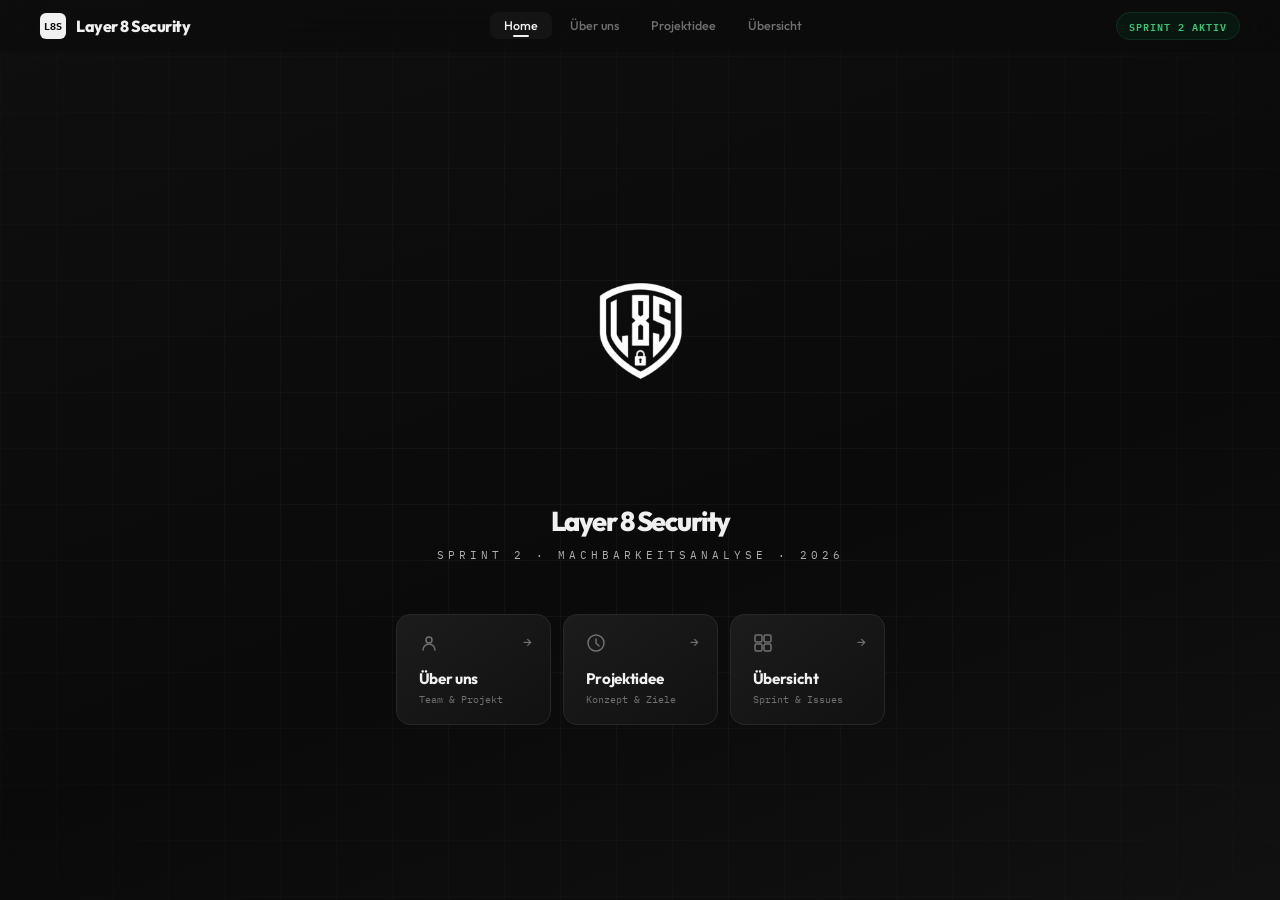
==== index.html @ 6d580fbf "Website-Dateien hinzufügen" ====
<!DOCTYPE html>
<html lang="de">
<head>
<meta charset="UTF-8">
<meta name="viewport" content="width=device-width, initial-scale=1.0">
<title>L8S — Layer 8 Security</title>
<link rel="stylesheet" href="shared.css">
<style>
  body { overflow: hidden; height: 100vh; }

  /* ─── SITE NAV override: transparent on hero ─── */
  .sitenav { background: rgba(10,10,10,.4); border-bottom-color: transparent; }

  /* ─── HERO ─── */
  .hero {
    height: 100vh;
    display: flex; flex-direction: column;
    align-items: center; justify-content: center;
    position: relative; overflow: hidden;
    background: linear-gradient(160deg, #0f0f0f 0%, #0a0a0a 60%, #111 100%);
  }
  .hero-grid {
    position: absolute; inset: 0; pointer-events: none;
    background-image:
      linear-gradient(rgba(255,255,255,.035) 1px, transparent 1px),
      linear-gradient(90deg, rgba(255,255,255,.035) 1px, transparent 1px);
    background-size: 56px 56px;
    mask-image: radial-gradient(ellipse 85% 85% at 50% 50%, black 20%, transparent 100%);
  }
  .hero-glow {
    position: absolute; inset: 0; pointer-events: none;
    transition: background .06s linear;
  }

  /* content */
  .hero-content {
    position: relative; z-index: 1;
    display: flex; flex-direction: column; align-items: center;
  }
  .hero-logo {
    width: clamp(120px, 16vw, 200px);
    filter: invert(1);
    opacity: 0; transform: scale(.88);
    animation: hero-pop .9s .1s cubic-bezier(.34,1.4,.64,1) forwards;
  }
  @keyframes hero-pop { to { opacity:1; transform:scale(1); } }

  .hero-name {
    font-size: clamp(1.1rem, 2.8vw, 1.7rem); font-weight: 800; letter-spacing: -1.5px;
    margin-top: 28px;
    opacity: 0; transform: translateY(10px);
    animation: fadein .6s .6s ease forwards;
  }
  .hero-sub {
    font-family: 'IBM Plex Mono', monospace; font-size: .7rem;
    color: rgb(176,174,174);
    text-transform: uppercase; letter-spacing: 4px; margin-top: 10px;
    opacity: 0; transform: translateY(8px);
    animation: fadein .6s .75s ease forwards;
  }

  /* chips */
  .hero-chips {
    display: flex; gap: 10px; margin-top: 44px; flex-wrap: wrap; justify-content: center;
    opacity: 0; animation: fadein .5s .95s ease forwards;
  }
  .chip {
    background: linear-gradient(145deg, #1c1c1c, #121212);
    border: 1px solid #282828; border-radius: 10px;
    padding: 12px 18px; text-align: center; min-width: 108px;
    transition: transform .2s, border-color .2s, box-shadow .2s;
  }
  .chip:hover {
    transform: translateY(-3px);
    border-color: #404040;
    box-shadow: 0 10px 32px rgba(0,0,0,.5);
  }
  .chip-num {
    font-family: 'IBM Plex Mono', monospace; font-size: 1.5rem; font-weight: 700; line-height: 1;
  }
  .chip-label {
    font-size: .6rem; font-weight: 600; text-transform: uppercase;
    letter-spacing: 1.5px; color: var(--ink-dim); margin-top: 5px;
  }

  /* nav cards */
  .hero-nav {
    display: flex; gap: 12px; margin-top: 52px;
    opacity: 0; animation: fadein .5s 1.15s ease forwards;
  }
  .nav-card {
    display: flex; flex-direction: column; gap: 4px;
    background: linear-gradient(145deg, #1c1c1c, #111);
    border: 1px solid #282828; border-radius: 14px;
    padding: 18px 22px; min-width: 155px;
    text-decoration: none; color: var(--ink);
    position: relative; overflow: hidden;
    transition: transform .22s, border-color .22s, box-shadow .22s;
  }
  .nav-card::before {
    content: ''; position: absolute; inset: 0;
    background: linear-gradient(135deg, rgba(255,255,255,.05), transparent 60%);
    opacity: 0; transition: opacity .2s;
  }
  .nav-card:hover { transform: translateY(-5px); border-color: #484848; box-shadow: 0 16px 48px rgba(0,0,0,.6); }
  .nav-card:hover::before { opacity: 1; }
  .nc-icon { color: var(--ink-dim); margin-bottom: 8px; }
  .nc-label { font-weight: 700; font-size: .95rem; letter-spacing: -.3px; }
  .nc-sub { font-size: .65rem; color: var(--ink-dim); font-family: 'IBM Plex Mono', monospace; }
  .nc-arrow {
    position: absolute; top: 18px; right: 18px;
    color: var(--ink-dim); font-size: .85rem;
    transition: transform .2s, color .2s;
  }
  .nav-card:hover .nc-arrow { transform: translate(3px,-3px); color: var(--ink); }

  /* scroll hint */
  .scroll-hint {
    position: absolute; bottom: 32px; left: 50%; transform: translateX(-50%);
    display: flex; flex-direction: column; align-items: center; gap: 6px;
    font-family: 'IBM Plex Mono', monospace; font-size: .58rem;
    text-transform: uppercase; letter-spacing: 2.5px; color: var(--ink-dim);
    opacity: 0; animation: fadein .5s 1.5s ease forwards;
    cursor: default; z-index: 1;
  }
  .scroll-ring {
    width: 26px; height: 26px; border: 1px solid #333;
    border-radius: 50%; display: grid; place-items: center;
    animation: bounce 2.2s 1.8s infinite;
  }
</style>
</head>
<body>

<!-- NAV -->
<nav class="sitenav">
  <a class="sitenav-brand" href="index.html">
    <div class="logo-mark">L8S</div>
    <span class="brand-name">Layer 8 Security</span>
  </a>
  <div class="sitenav-links">
    <a class="sitenav-link active" href="index.html">Home</a>
    <a class="sitenav-link" href="ueber-uns.html">Über uns</a>
    <a class="sitenav-link" href="projektidee.html">Projektidee</a>
    <a class="sitenav-link" href="uebersicht.html">Übersicht</a>
  </div>
  <div class="sitenav-right">
    <span class="live-tag"><span class="live-dot"></span>Sprint 2 aktiv</span>
  </div>
</nav>

<!-- HERO -->
<section class="hero">
  <div class="hero-grid"></div>
  <div class="hero-glow" id="hero-glow"></div>

  <div class="hero-content">
    <img class="hero-logo" src="assets/l8s-logo.png" alt="L8S Logo">
    <div class="hero-name">Layer 8 Security</div>
    <div class="hero-sub">Sprint 2 · Machbarkeitsanalyse · 2026</div>



    <div class="hero-nav">
      <a class="nav-card" href="ueber-uns.html">
        <div class="nc-icon"><svg width="20" height="20" viewBox="0 0 20 20" fill="none"><circle cx="10" cy="7" r="3" stroke="currentColor" stroke-width="1.5"/><path d="M4 17c0-3.314 2.686-6 6-6s6 2.686 6 6" stroke="currentColor" stroke-width="1.5" stroke-linecap="round"/></svg></div>
        <div class="nc-label">Über uns</div>
        <div class="nc-sub">Team &amp; Projekt</div>
        <div class="nc-arrow">→</div>
      </a>
      <a class="nav-card" href="projektidee.html">
        <div class="nc-icon"><svg width="20" height="20" viewBox="0 0 20 20" fill="none"><circle cx="10" cy="10" r="8" stroke="currentColor" stroke-width="1.5"/><path d="M10 6v4l3 3" stroke="currentColor" stroke-width="1.5" stroke-linecap="round"/></svg></div>
        <div class="nc-label">Projektidee</div>
        <div class="nc-sub">Konzept &amp; Ziele</div>
        <div class="nc-arrow">→</div>
      </a>
      <a class="nav-card" href="uebersicht.html">
        <div class="nc-icon"><svg width="20" height="20" viewBox="0 0 20 20" fill="none"><rect x="2" y="2" width="7" height="7" rx="1.5" stroke="currentColor" stroke-width="1.5"/><rect x="11" y="2" width="7" height="7" rx="1.5" stroke="currentColor" stroke-width="1.5"/><rect x="2" y="11" width="7" height="7" rx="1.5" stroke="currentColor" stroke-width="1.5"/><rect x="11" y="11" width="7" height="7" rx="1.5" stroke="currentColor" stroke-width="1.5"/></svg></div>
        <div class="nc-label">Übersicht</div>
        <div class="nc-sub">Sprint &amp; Issues</div>
        <div class="nc-arrow">→</div>
      </a>
    </div>
  </div>


</section>

<script>
// Mouse glow
const glow = document.getElementById('hero-glow');
document.addEventListener('mousemove', e => {
  document.body.style.setProperty('--mx', e.clientX + 'px');
  document.body.style.setProperty('--my', e.clientY + 'px');
  const r = glow.getBoundingClientRect();
  const x = ((e.clientX / window.innerWidth)  * 100).toFixed(1) + '%';
  const y = ((e.clientY / window.innerHeight) * 100).toFixed(1) + '%';
  glow.style.background = `radial-gradient(ellipse 600px 500px at ${x} ${y}, rgba(255,255,255,.07) 0%, transparent 65%)`;
});
</script>
</body>
</html>
---- shared.css ----
/* ─── L8S SHARED STYLES ─── */
@import url('https://fonts.googleapis.com/css2?family=IBM+Plex+Mono:wght@300;400;500;600;700&family=Outfit:wght@200;300;400;500;600;700;800&display=swap');

:root {
  --bg:           #0a0a0a;
  --surface:      #141414;
  --surface-alt:  #1a1a1a;
  --border:       #2a2a2a;
  --border-light: #222222;
  --ink:          #f0f0f0;
  --ink-mid:      #888888;
  --ink-dim:      #707070;
  --green:        #38c878;
  --green-bg:     #081810;
  --green-border: #0f3020;
  --blue:         #60a0e8;
  --blue-bg:      #081018;
  --blue-border:  #102038;
  --amber:        #e0a020;
  --amber-bg:     #181208;
  --amber-border: #382808;
  --violet:       #a878e8;
  --violet-bg:    #100818;
  --violet-border:#281838;
}

*, *::before, *::after { margin:0; padding:0; box-sizing:border-box; }

body {
  background: var(--bg);
  color: var(--ink);
  font-family: 'Outfit', sans-serif;
  min-height: 100vh;
  -webkit-font-smoothing: antialiased;
  overflow-x: hidden;
}

body::before {
  content: '';
  position: fixed; inset: 0; pointer-events: none; z-index: 0;
  background: radial-gradient(
    ellipse 700px 700px at var(--mx, 50%) var(--my, 50%),
    rgba(255,255,255,.04) 0%, transparent 70%
  );
}

/* ─── SITE NAV ─── */
.sitenav {
  position: fixed; top: 0; left: 0; right: 0; z-index: 200;
  height: 52px;
  background: rgba(10,10,10,.85);
  backdrop-filter: blur(20px);
  border-bottom: 1px solid var(--border);
  display: flex; align-items: center; justify-content: space-between;
  padding: 0 40px;
}
.sitenav-brand {
  display: flex; align-items: center; gap: 10px;
  text-decoration: none; color: var(--ink);
}
.sitenav-brand .logo-mark {
  width: 26px; height: 26px; background: var(--ink); border-radius: 6px;
  display: grid; place-items: center;
  font-family: 'IBM Plex Mono', monospace; color: var(--bg);
  font-size: .65rem; font-weight: 700;
}
.sitenav-brand .brand-name {
  font-weight: 800; font-size: 1rem; letter-spacing: -0.5px;
}
.sitenav-links {
  display: flex; align-items: center; gap: 4px;
}
.sitenav-link {
  text-decoration: none; color: var(--ink-dim);
  font-size: .78rem; font-weight: 500;
  padding: 6px 14px; border-radius: 8px;
  transition: background .15s, color .15s;
  position: relative;
}
.sitenav-link:hover { background: var(--surface); color: var(--ink); }
.sitenav-link.active {
  color: var(--ink); background: var(--surface);
}
.sitenav-link.active::after {
  content: '';
  position: absolute; bottom: 2px; left: 50%; transform: translateX(-50%);
  width: 16px; height: 2px; background: var(--ink); border-radius: 2px;
}
.sitenav-right {
  display: flex; align-items: center; gap: 12px;
}
.live-tag {
  display: inline-flex; align-items: center; gap: 7px;
  background: var(--green-bg); border: 1px solid var(--green-border); color: var(--green);
  padding: 4px 12px; border-radius: 100px;
  font-family: 'IBM Plex Mono', monospace; font-size: .6rem; font-weight: 600;
  text-transform: uppercase; letter-spacing: 1px;
}
.live-dot {
  display: none;
}

/* ─── PAGE WRAPPER ─── */
.page { padding-top: 52px; }

/* ─── MOUSE TRACKING ─── */
/* JS sets --mx/--my on body */

/* ─── ANIMATIONS ─── */
@keyframes fadein    { to { opacity:1; transform:translateY(0); } }
@keyframes fadein-up { to { opacity:1; transform:translateY(0); } }
@keyframes pop-in    { from { transform:scale(0); opacity:0; } to { transform:scale(1); opacity:1; } }
@keyframes bounce    { 0%,100% { transform:translateY(0); } 50% { transform:translateY(5px); } }
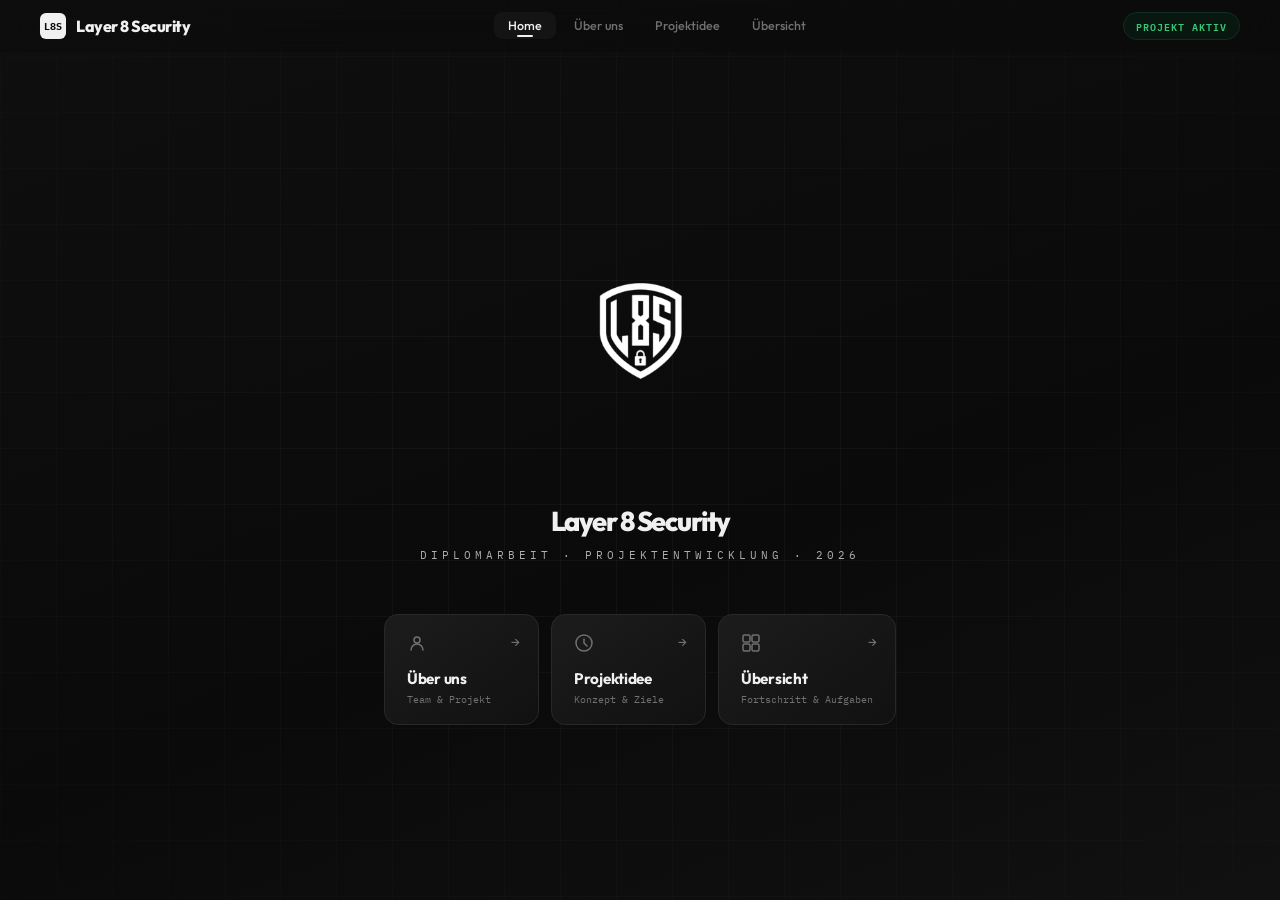
==== commit 45d8bfe7: "Update index.html" ====
--- a/index.html
+++ b/index.html
@@ -145,7 +145,7 @@
     <a class="sitenav-link" href="uebersicht.html">Übersicht</a>
   </div>
   <div class="sitenav-right">
-    <span class="live-tag"><span class="live-dot"></span>Sprint 2 aktiv</span>
+    <span class="live-tag"><span class="live-dot"></span>Projekt aktiv</span>
   </div>
 </nav>
 
@@ -157,7 +157,7 @@
   <div class="hero-content">
     <img class="hero-logo" src="assets/l8s-logo.png" alt="L8S Logo">
     <div class="hero-name">Layer 8 Security</div>
-    <div class="hero-sub">Sprint 2 · Machbarkeitsanalyse · 2026</div>
+    <div class="hero-sub">Diplomarbeit · Projektentwicklung · 2026</div>
 
 
 
@@ -177,7 +177,7 @@
       <a class="nav-card" href="uebersicht.html">
         <div class="nc-icon"><svg width="20" height="20" viewBox="0 0 20 20" fill="none"><rect x="2" y="2" width="7" height="7" rx="1.5" stroke="currentColor" stroke-width="1.5"/><rect x="11" y="2" width="7" height="7" rx="1.5" stroke="currentColor" stroke-width="1.5"/><rect x="2" y="11" width="7" height="7" rx="1.5" stroke="currentColor" stroke-width="1.5"/><rect x="11" y="11" width="7" height="7" rx="1.5" stroke="currentColor" stroke-width="1.5"/></svg></div>
         <div class="nc-label">Übersicht</div>
-        <div class="nc-sub">Sprint &amp; Issues</div>
+        <div class="nc-sub">Fortschritt &amp; Aufgaben</div>
         <div class="nc-arrow">→</div>
       </a>
     </div>
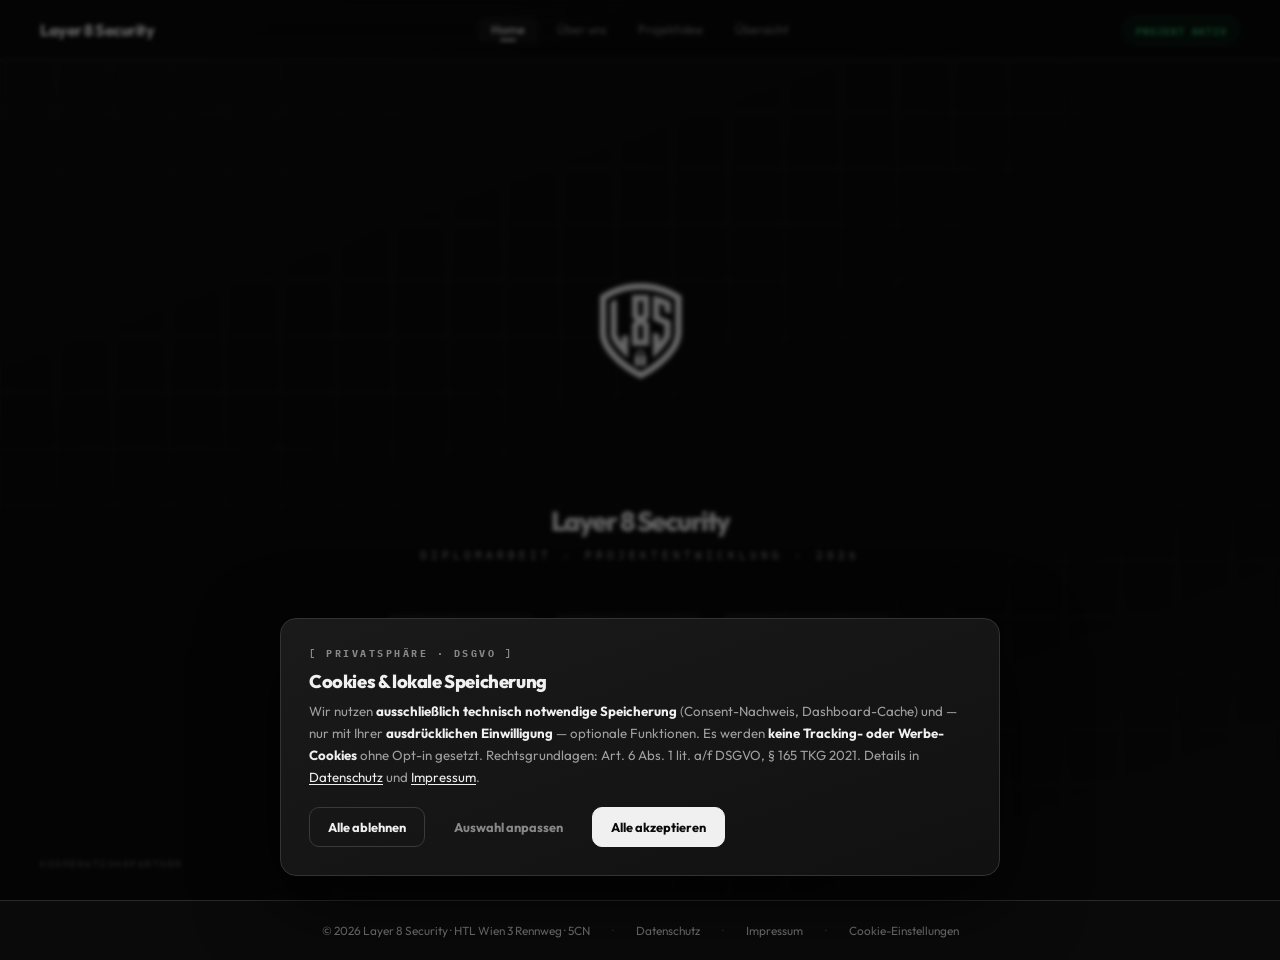
==== commit 2ad00c98: "Add files via upload" ====
--- a/index.html
+++ b/index.html
@@ -5,15 +5,13 @@
 <meta name="viewport" content="width=device-width, initial-scale=1.0">
 <title>L8S — Layer 8 Security</title>
 <link rel="stylesheet" href="shared.css">
+<link rel="stylesheet" href="cookies.css">
 <style>
-  body { overflow: hidden; height: 100vh; }
-
-  /* ─── SITE NAV override: transparent on hero ─── */
-  .sitenav { background: rgba(10,10,10,.4); border-bottom-color: transparent; }
+  body { overflow: hidden; min-height: 100vh; min-height: 100svh; }
 
   /* ─── HERO ─── */
   .hero {
-    height: 100vh;
+    min-height: 100vh; min-height: 100svh;
     display: flex; flex-direction: column;
     align-items: center; justify-content: center;
     position: relative; overflow: hidden;
@@ -89,7 +87,7 @@
     opacity: 0; animation: fadein .5s 1.15s ease forwards;
   }
   .nav-card {
-    display: flex; flex-direction: column; gap: 4px;
+    display: flex; flex-direction: column; align-items: center; text-align: center; gap: 4px;
     background: linear-gradient(145deg, #1c1c1c, #111);
     border: 1px solid #282828; border-radius: 14px;
     padding: 18px 22px; min-width: 155px;
@@ -107,12 +105,6 @@
   .nc-icon { color: var(--ink-dim); margin-bottom: 8px; }
   .nc-label { font-weight: 700; font-size: .95rem; letter-spacing: -.3px; }
   .nc-sub { font-size: .65rem; color: var(--ink-dim); font-family: 'IBM Plex Mono', monospace; }
-  .nc-arrow {
-    position: absolute; top: 18px; right: 18px;
-    color: var(--ink-dim); font-size: .85rem;
-    transition: transform .2s, color .2s;
-  }
-  .nav-card:hover .nc-arrow { transform: translate(3px,-3px); color: var(--ink); }
 
   /* scroll hint */
   .scroll-hint {
@@ -128,18 +120,91 @@
     border-radius: 50%; display: grid; place-items: center;
     animation: bounce 2.2s 1.8s infinite;
   }
+
+  /* Kooperationspartner (erweiterbar: weitere .hp-logo ergänzen) */
+  .hero-partners {
+    position: absolute; bottom: 30px; left: 40px; z-index: 1;
+    display: flex; align-items: center; gap: 14px;
+    opacity: 0; animation: fadein .5s 1.5s ease forwards;
+  }
+  .hp-label {
+    font-family: 'IBM Plex Mono', monospace; font-size: .58rem;
+    text-transform: uppercase; letter-spacing: 2.5px; color: var(--ink-dim);
+  }
+  .hp-logo { height: 24px; width: auto; object-fit: contain; }
+
+  @media (max-width: 760px) {
+    body { height: auto; overflow-x: hidden; overflow-y: auto; }
+    .sitenav {
+      background: rgba(10,10,10,.96);
+      border-bottom-color: var(--border);
+    }
+    .hero {
+      height: auto;
+      min-height: 100vh;
+      min-height: 100svh;
+      justify-content: flex-start;
+      padding: 156px 18px 42px;
+    }
+    .hero-content { width: 100%; }
+    .hero-logo { width: clamp(92px, 28vw, 126px); }
+    .hero-name { margin-top: 18px; text-align: center; }
+    .hero-sub {
+      max-width: 330px;
+      margin-top: 8px;
+      padding: 0 6px;
+      font-size: .62rem;
+      line-height: 1.65;
+      letter-spacing: 2.2px;
+      text-align: center;
+    }
+    .hero-nav {
+      width: min(100%, 520px);
+      margin-top: 30px;
+      display: grid;
+      grid-template-columns: 1fr;
+      gap: 10px;
+    }
+    .nav-card {
+      min-width: 0;
+      padding: 18px 16px;
+    }
+    .scroll-hint { display: none; }
+    .hero-partners { position: static; margin-top: 28px; justify-content: center; }
+  }
+
+  @media (max-width: 390px) {
+    .hero { padding-inline: 14px; padding-top: 148px; }
+    .hero-logo { width: 88px; }
+    .hero-name { font-size: 1.1rem; }
+    .hero-sub { font-size: .58rem; letter-spacing: 1.7px; }
+  }
+
+  @media (max-width: 900px) and (max-height: 620px) {
+    .hero { padding-top: 136px; padding-bottom: 24px; }
+    .hero-logo { width: 70px; }
+    .hero-name { margin-top: 10px; }
+    .hero-nav { margin-top: 18px; }
+    .nav-card { min-height: 62px; padding-block: 9px; }
+  }
+
+  @media (hover: none) {
+    .nav-card:hover, .chip:hover { transform: none; box-shadow: none; }
+  }
 </style>
 </head>
 <body>
 
 <!-- NAV -->
 <nav class="sitenav">
+  <div class="brand-group">
   <a class="sitenav-brand" href="index.html">
-    <div class="logo-mark">L8S</div>
     <span class="brand-name">Layer 8 Security</span>
   </a>
+    <span class="nav-partner"><a class="partner-link" href="https://www.cancom.de/" target="_blank" rel="noopener" aria-label="Cancom Homepage (extern)"><img src="assets/cancom-logo.png" alt="Cancom" height="14" onerror="this.style.display='none'"></a><a class="partner-link" href="https://www.frequentis.com" target="_blank" rel="noopener" aria-label="Frequentis Homepage (extern)"><img class="logo-freq" src="assets/frequentis-logo.png" alt="Frequentis" height="14" onerror="this.style.display='none'"></a></span>
+  </div>
   <div class="sitenav-links">
-    <a class="sitenav-link active" href="index.html">Home</a>
+    <a class="sitenav-link active" href="index.html" aria-current="page">Home</a>
     <a class="sitenav-link" href="ueber-uns.html">Über uns</a>
     <a class="sitenav-link" href="projektidee.html">Projektidee</a>
     <a class="sitenav-link" href="uebersicht.html">Übersicht</a>
@@ -166,23 +231,26 @@
         <div class="nc-icon"><svg width="20" height="20" viewBox="0 0 20 20" fill="none"><circle cx="10" cy="7" r="3" stroke="currentColor" stroke-width="1.5"/><path d="M4 17c0-3.314 2.686-6 6-6s6 2.686 6 6" stroke="currentColor" stroke-width="1.5" stroke-linecap="round"/></svg></div>
         <div class="nc-label">Über uns</div>
         <div class="nc-sub">Team &amp; Projekt</div>
-        <div class="nc-arrow">→</div>
       </a>
       <a class="nav-card" href="projektidee.html">
         <div class="nc-icon"><svg width="20" height="20" viewBox="0 0 20 20" fill="none"><circle cx="10" cy="10" r="8" stroke="currentColor" stroke-width="1.5"/><path d="M10 6v4l3 3" stroke="currentColor" stroke-width="1.5" stroke-linecap="round"/></svg></div>
         <div class="nc-label">Projektidee</div>
         <div class="nc-sub">Konzept &amp; Ziele</div>
-        <div class="nc-arrow">→</div>
       </a>
       <a class="nav-card" href="uebersicht.html">
         <div class="nc-icon"><svg width="20" height="20" viewBox="0 0 20 20" fill="none"><rect x="2" y="2" width="7" height="7" rx="1.5" stroke="currentColor" stroke-width="1.5"/><rect x="11" y="2" width="7" height="7" rx="1.5" stroke="currentColor" stroke-width="1.5"/><rect x="2" y="11" width="7" height="7" rx="1.5" stroke="currentColor" stroke-width="1.5"/><rect x="11" y="11" width="7" height="7" rx="1.5" stroke="currentColor" stroke-width="1.5"/></svg></div>
         <div class="nc-label">Übersicht</div>
         <div class="nc-sub">Fortschritt &amp; Aufgaben</div>
-        <div class="nc-arrow">→</div>
       </a>
     </div>
   </div>
 
+  <!-- Weitere Partner hier als .hp-logo ergänzen, sobald das Logo in assets/ liegt -->
+  <div class="hero-partners" id="hero-partners">
+    <span class="hp-label">Kooperationspartner</span>
+    <img class="hp-logo" src="assets/cancom-logo.png" alt="Cancom" height="24" onerror="this.style.display='none'">
+    <img class="hp-logo logo-freq" src="assets/frequentis-logo.png" alt="Frequentis" height="24" onerror="this.style.display='none'">
+  </div>
 
 </section>
 
@@ -198,5 +266,12 @@
   glow.style.background = `radial-gradient(ellipse 600px 500px at ${x} ${y}, rgba(255,255,255,.07) 0%, transparent 65%)`;
 });
 </script>
+<footer class="l8s-footer">
+  <span>© 2026 Layer 8 Security · HTL Wien 3 Rennweg · 5CN</span>
+  <span class="sep">·</span><a href="datenschutz.html">Datenschutz</a>
+  <span class="sep">·</span><a href="impressum.html">Impressum</a>
+  <span class="sep">·</span><button type="button" id="l8s-footer-cookies">Cookie-Einstellungen</button>
+</footer>
+<script src="cookies.js"></script>
 </body>
 </html>
--- a/shared.css
+++ b/shared.css
@@ -35,6 +35,13 @@
   overflow-x: hidden;
 }
 
+img, svg { max-width: 100%; }
+a, button { -webkit-tap-highlight-color: transparent; }
+a:focus-visible, button:focus-visible, [tabindex]:focus-visible {
+  outline: 2px solid var(--blue);
+  outline-offset: 3px;
+}
+
 body::before {
   content: '';
   position: fixed; inset: 0; pointer-events: none; z-index: 0;
@@ -47,7 +54,7 @@
 /* ─── SITE NAV ─── */
 .sitenav {
   position: fixed; top: 0; left: 0; right: 0; z-index: 200;
-  height: 52px;
+  height: 60px;
   background: rgba(10,10,10,.85);
   backdrop-filter: blur(20px);
   border-bottom: 1px solid var(--border);
@@ -58,17 +65,21 @@
   display: flex; align-items: center; gap: 10px;
   text-decoration: none; color: var(--ink);
 }
-.sitenav-brand .logo-mark {
-  width: 26px; height: 26px; background: var(--ink); border-radius: 6px;
-  display: grid; place-items: center;
-  font-family: 'IBM Plex Mono', monospace; color: var(--bg);
-  font-size: .65rem; font-weight: 700;
-}
 .sitenav-brand .brand-name {
   font-weight: 800; font-size: 1rem; letter-spacing: -0.5px;
 }
+.brand-group { display: flex; align-items: center; min-width: 0; }
+.partner-link { display: inline-flex; align-items: center; }
+img.logo-freq { transform: translateY(5.3%); }
+.nav-partner {
+  display: inline-flex; align-items: center; gap: 12px;
+  margin-left: 12px; padding-left: 12px;
+  border-left: 1px solid var(--border);
+}
+.nav-partner img { height: 14px; width: auto; display: block; }
 .sitenav-links {
   display: flex; align-items: center; gap: 4px;
+  position: absolute; left: 50%; transform: translateX(-50%);
 }
 .sitenav-link {
   text-decoration: none; color: var(--ink-dim);
@@ -101,7 +112,7 @@
 }
 
 /* ─── PAGE WRAPPER ─── */
-.page { padding-top: 52px; }
+.page { padding-top: 60px; }
 
 /* ─── MOUSE TRACKING ─── */
 /* JS sets --mx/--my on body */
@@ -111,3 +122,80 @@
 @keyframes fadein-up { to { opacity:1; transform:translateY(0); } }
 @keyframes pop-in    { from { transform:scale(0); opacity:0; } to { transform:scale(1); opacity:1; } }
 @keyframes bounce    { 0%,100% { transform:translateY(0); } 50% { transform:translateY(5px); } }
+
+@media (max-width: 760px) {
+  body::before { display: none; }
+
+  .sitenav {
+    height: 120px;
+    padding: 0;
+    display: grid;
+    grid-template-columns: 1fr auto;
+    grid-template-rows: 60px 60px;
+    background: rgba(10,10,10,.96);
+    border-bottom-color: var(--border);
+    backdrop-filter: blur(16px);
+  }
+  .brand-group {
+    min-width: 0;
+    padding-left: max(16px, env(safe-area-inset-left));
+  }
+  .sitenav-brand { min-width: 0; }
+  .sitenav-brand .brand-name {
+    display: block;
+    overflow: hidden;
+    text-overflow: ellipsis;
+    white-space: nowrap;
+  }
+  .sitenav-right {
+    display: flex;
+    padding-right: max(16px, env(safe-area-inset-right));
+  }
+  .nav-partner { display: none; }
+  .live-tag {
+    max-width: 150px;
+    white-space: nowrap;
+    overflow: hidden;
+    text-overflow: ellipsis;
+  }
+  .sitenav-links {
+    grid-column: 1 / -1;
+    width: 100%;
+    align-self: stretch;
+    position: static; transform: none;
+    display: grid;
+    grid-template-columns: repeat(4, minmax(0, 1fr));
+    gap: 0;
+    border-top: 1px solid var(--border-light);
+  }
+  .sitenav-link {
+    min-width: 0;
+    min-height: 59px;
+    padding: 0 5px;
+    border-radius: 0;
+    display: grid;
+    place-items: center;
+    text-align: center;
+    font-size: .72rem;
+  }
+  .sitenav-link.active::after {
+    bottom: 0;
+    width: 34px;
+  }
+  .page { padding-top: 120px; }
+}
+
+@media (max-width: 390px) {
+  .sitenav-brand .brand-name { font-size: .88rem; }
+  .live-tag { padding: 4px 8px; font-size: .54rem; letter-spacing: .6px; }
+  .sitenav-link { font-size: .66rem; }
+}
+
+@media (prefers-reduced-motion: reduce) {
+  *, *::before, *::after {
+    scroll-behavior: auto !important;
+    animation-duration: .01ms !important;
+    animation-iteration-count: 1 !important;
+    transition-duration: .01ms !important;
+  }
+}
--- a/cookies.css
+++ b/cookies.css
@@ -0,0 +1,103 @@
+/* ─── L8S COOKIE-CONSENT (EU: ePrivacy / DSGVO / TKG 2021) ─── */
+.l8s-cookie-overlay {
+  position: fixed; inset: 0; z-index: 1000;
+  background: rgba(0,0,0,.6);
+  backdrop-filter: blur(2px);
+  display: none;
+}
+.l8s-cookie-overlay.show { display: block; }
+
+.l8s-cookie-banner {
+  position: fixed; z-index: 1001;
+  left: 50%; bottom: 24px; transform: translateX(-50%);
+  width: min(720px, calc(100% - 32px));
+  background: linear-gradient(160deg, #1a1a1a, #111);
+  border: 1px solid #333; border-radius: 16px;
+  padding: 28px; color: var(--ink, #f0f0f0);
+  box-shadow: 0 24px 80px rgba(0,0,0,.7);
+  font-family: 'Outfit', system-ui, sans-serif;
+  display: none;
+}
+.l8s-cookie-banner.show { display: block; animation: l8s-slideup .35s ease; }
+@keyframes l8s-slideup { from { opacity: 0; transform: translate(-50%, 16px); } to { opacity: 1; transform: translate(-50%, 0); } }
+
+.l8s-cookie-kicker {
+  font-family: 'IBM Plex Mono', monospace; font-size: .62rem; font-weight: 700;
+  text-transform: uppercase; letter-spacing: 2.5px; color: #888; margin-bottom: 10px;
+}
+.l8s-cookie-title { font-size: 1.15rem; font-weight: 800; letter-spacing: -.4px; margin-bottom: 8px; }
+.l8s-cookie-text { font-size: .83rem; color: #a0a0a0; line-height: 1.65; margin-bottom: 6px; }
+.l8s-cookie-text a { color: #f0f0f0; text-decoration: underline; text-underline-offset: 2px; }
+.l8s-cookie-text a:hover { color: #fff; }
+
+.l8s-cookie-btns { display: flex; gap: 10px; flex-wrap: wrap; margin-top: 18px; }
+.l8s-btn {
+  appearance: none; border-radius: 10px; padding: 11px 18px;
+  font-size: .8rem; font-weight: 700; cursor: pointer;
+  border: 1px solid #3a3a3a; transition: transform .15s, background .15s, border-color .15s;
+  font-family: inherit;
+}
+.l8s-btn:active { transform: scale(.98); }
+.l8s-btn-primary { background: #f0f0f0; color: #0a0a0a; border-color: #f0f0f0; }
+.l8s-btn-primary:hover { background: #fff; }
+.l8s-btn-secondary { background: transparent; color: #f0f0f0; }
+.l8s-btn-secondary:hover { border-color: #666; background: #1e1e1e; }
+.l8s-btn-ghost { background: transparent; color: #888; border-color: transparent; }
+.l8s-btn-ghost:hover { color: #f0f0f0; }
+
+/* Detail-Einstellungen */
+.l8s-cookie-details { display: none; margin-top: 18px; border-top: 1px solid #2a2a2a; padding-top: 18px; }
+.l8s-cookie-details.open { display: block; }
+.l8s-cat {
+  display: grid; grid-template-columns: 1fr auto; gap: 4px 16px;
+  border: 1px solid #2a2a2a; border-radius: 12px; padding: 14px 16px; margin-bottom: 10px;
+  background: #131313;
+}
+.l8s-cat-name { font-weight: 700; font-size: .85rem; }
+.l8s-cat-legal { font-family: 'IBM Plex Mono', monospace; font-size: .6rem; color: #666; text-transform: uppercase; letter-spacing: 1px; }
+.l8s-cat-desc { grid-column: 1; font-size: .78rem; color: #888; line-height: 1.6; }
+.l8s-cat-status { grid-column: 2; grid-row: 1 / 3; align-self: center; }
+
+/* Switch */
+.l8s-switch { position: relative; display: inline-block; width: 46px; height: 26px; }
+.l8s-switch input { opacity: 0; width: 0; height: 0; }
+.l8s-slider {
+  position: absolute; inset: 0; cursor: pointer; border-radius: 100px;
+  background: #2a2a2a; border: 1px solid #3a3a3a; transition: background .2s;
+}
+.l8s-slider::before {
+  content: ''; position: absolute; width: 18px; height: 18px; left: 3px; top: 3px;
+  background: #888; border-radius: 50%; transition: transform .2s, background .2s;
+}
+.l8s-switch input:checked + .l8s-slider { background: #f0f0f0; }
+.l8s-switch input:checked + .l8s-slider::before { transform: translateX(20px); background: #0a0a0a; }
+.l8s-switch input:disabled + .l8s-slider { opacity: .6; cursor: not-allowed; }
+.l8s-switch input:focus-visible + .l8s-slider { outline: 2px solid #60a0e8; outline-offset: 2px; }
+
+/* Footer */
+.l8s-footer {
+  border-top: 1px solid var(--border, #2a2a2a);
+  padding: 22px 40px; display: flex; gap: 8px 22px; flex-wrap: wrap;
+  align-items: center; justify-content: center;
+  font-size: .74rem; color: var(--ink-dim, #707070);
+  background: rgba(10,10,10,.9);
+  font-family: 'Outfit', system-ui, sans-serif;
+}
+.l8s-footer a { color: var(--ink-dim, #888); text-decoration: none; }
+.l8s-footer a:hover { color: var(--ink, #f0f0f0); text-decoration: underline; }
+.l8s-footer button {
+  background: none; border: none; padding: 0; cursor: pointer;
+  color: var(--ink-dim, #888); font-size: .74rem; font-family: inherit;
+}
+.l8s-footer button:hover { color: var(--ink, #f0f0f0); text-decoration: underline; }
+.l8s-footer .sep { color: #333; }
+
+@media (max-width: 560px) {
+  .l8s-cookie-banner { bottom: 12px; padding: 22px 18px; max-height: 86vh; overflow-y: auto; }
+  .l8s-cookie-btns { flex-direction: column; }
+  .l8s-btn { width: 100%; text-align: center; }
+  .l8s-footer { padding: 18px; font-size: .7rem; }
+}
+@media (prefers-reduced-motion: reduce) {
+  .l8s-cookie-banner.show { animation: none; }
+}
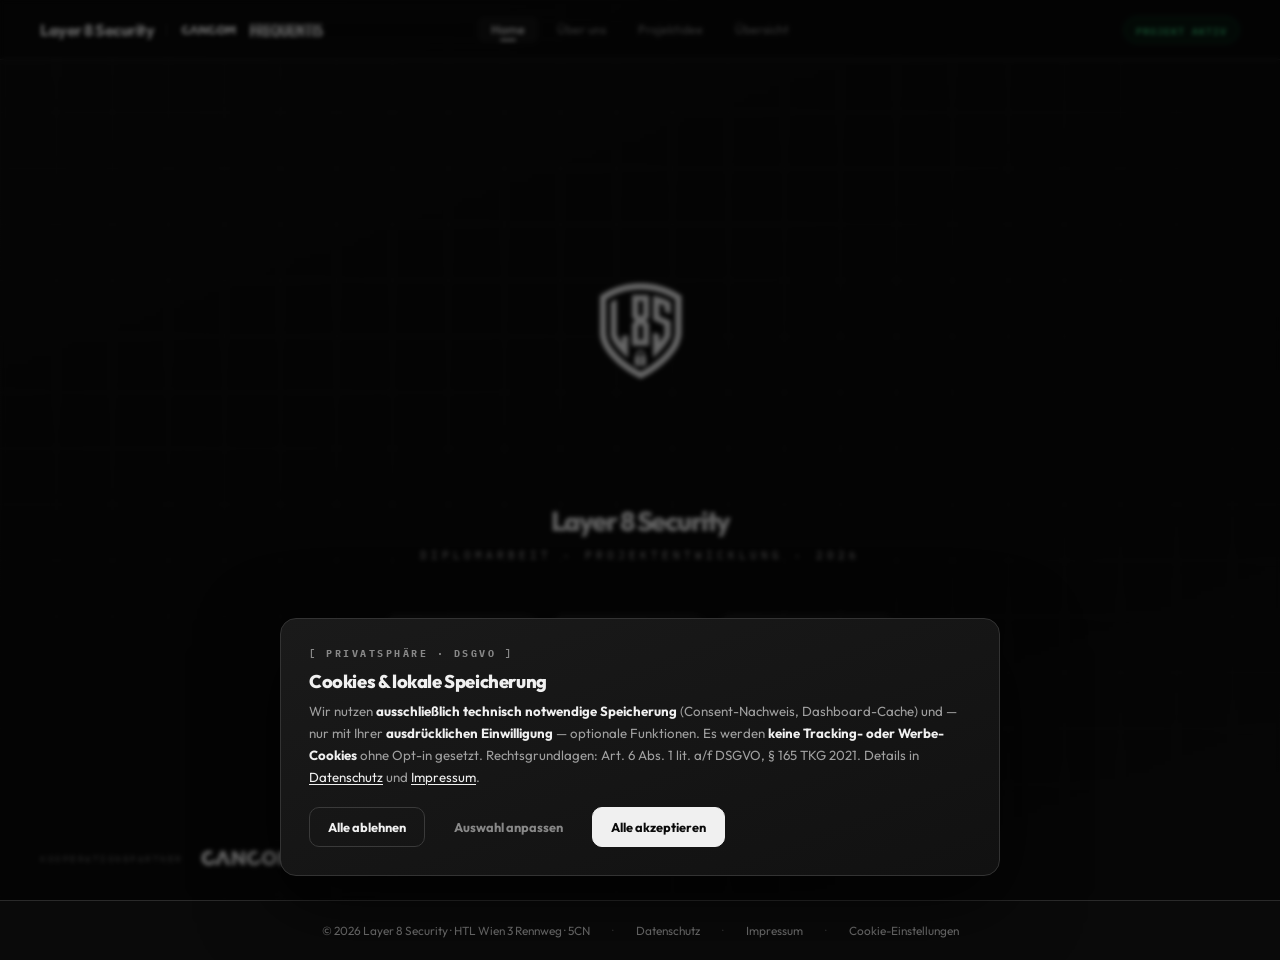
==== commit b534caca: "Add files via upload" ====
--- a/index.html
+++ b/index.html
@@ -170,7 +170,9 @@
       padding: 18px 16px;
     }
     .scroll-hint { display: none; }
-    .hero-partners { position: static; margin-top: 28px; justify-content: center; }
+    .hero-partners { position: static; margin-top: 28px; justify-content: center; flex-wrap: wrap; row-gap: 12px; padding: 0 8px; }
+    .hp-label { width: 100%; text-align: center; }
+    .hp-logo { height: 20px; }
   }
 
   @media (max-width: 390px) {
--- a/shared.css
+++ b/shared.css
@@ -139,6 +139,7 @@
   .brand-group {
     min-width: 0;
     padding-left: max(16px, env(safe-area-inset-left));
+    grid-column: 1; grid-row: 1;
   }
   .sitenav-brand { min-width: 0; }
   .sitenav-brand .brand-name {
@@ -150,6 +151,7 @@
   .sitenav-right {
     display: flex;
     padding-right: max(16px, env(safe-area-inset-right));
+    grid-column: 2; grid-row: 1;
   }
   .nav-partner { display: none; }
   .live-tag {
@@ -159,7 +161,7 @@
     text-overflow: ellipsis;
   }
   .sitenav-links {
-    grid-column: 1 / -1;
+    grid-column: 1 / -1; grid-row: 2;
     width: 100%;
     align-self: stretch;
     position: static; transform: none;
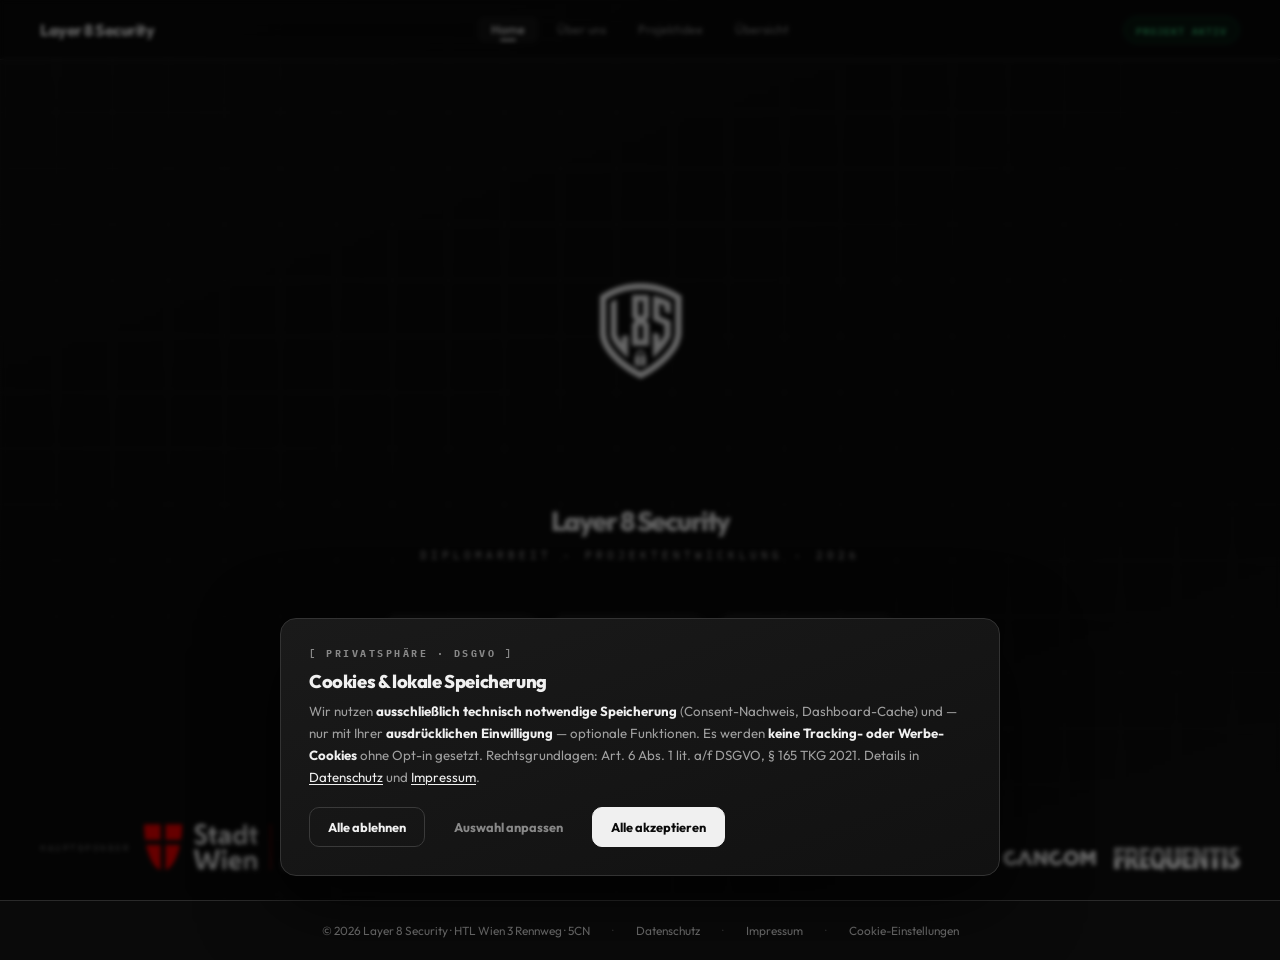
==== commit 2ac9cad0: "Wien Kanal als Hauptsponsor aufnehmen - Logo freigestellt (transparenter Hintergrund, weiße Schrift)" ====
--- a/index.html
+++ b/index.html
@@ -121,17 +121,19 @@
     animation: bounce 2.2s 1.8s infinite;
   }
 
-  /* Kooperationspartner (erweiterbar: weitere .hp-logo ergänzen) */
+  /* Hauptsponsor + Kooperationspartner (erweiterbar: weitere .hp-logo ergänzen) */
   .hero-partners {
     position: absolute; bottom: 30px; left: 40px; z-index: 1;
-    display: flex; align-items: center; gap: 14px;
+    right: 40px; display: flex; justify-content: space-between; align-items: flex-end; gap: 24px;
     opacity: 0; animation: fadein .5s 1.5s ease forwards;
   }
+  .hp-row { display: flex; align-items: center; gap: 14px; }
   .hp-label {
     font-family: 'IBM Plex Mono', monospace; font-size: .58rem;
     text-transform: uppercase; letter-spacing: 2.5px; color: var(--ink-dim);
   }
   .hp-logo { height: 24px; width: auto; object-fit: contain; }
+  .hp-logo.logo-wk { height: 46px; }
 
   @media (max-width: 760px) {
     body { height: auto; overflow-x: hidden; overflow-y: auto; }
@@ -170,9 +172,11 @@
       padding: 18px 16px;
     }
     .scroll-hint { display: none; }
-    .hero-partners { position: static; margin-top: 28px; justify-content: center; flex-wrap: wrap; row-gap: 12px; padding: 0 8px; }
+    .hero-partners { position: static; margin-top: 28px; flex-direction: column; align-items: center; gap: 24px; padding: 0 8px; }
+    .hp-row { justify-content: center; flex-wrap: wrap; row-gap: 12px; }
     .hp-label { width: 100%; text-align: center; }
     .hp-logo { height: 20px; }
+    .hp-logo.logo-wk { height: 42px; }
   }
 
   @media (max-width: 390px) {
@@ -203,7 +207,6 @@
   <a class="sitenav-brand" href="index.html">
     <span class="brand-name">Layer 8 Security</span>
   </a>
-    <span class="nav-partner"><a class="partner-link" href="https://www.cancom.de/" target="_blank" rel="noopener" aria-label="Cancom Homepage (extern)"><img src="assets/cancom-logo.png" alt="Cancom" height="14" onerror="this.style.display='none'"></a><a class="partner-link" href="https://www.frequentis.com" target="_blank" rel="noopener" aria-label="Frequentis Homepage (extern)"><img class="logo-freq" src="assets/frequentis-logo.png" alt="Frequentis" height="14" onerror="this.style.display='none'"></a></span>
   </div>
   <div class="sitenav-links">
     <a class="sitenav-link active" href="index.html" aria-current="page">Home</a>
@@ -249,9 +252,15 @@
 
   <!-- Weitere Partner hier als .hp-logo ergänzen, sobald das Logo in assets/ liegt -->
   <div class="hero-partners" id="hero-partners">
-    <span class="hp-label">Kooperationspartner</span>
-    <img class="hp-logo" src="assets/cancom-logo.png" alt="Cancom" height="24" onerror="this.style.display='none'">
-    <img class="hp-logo logo-freq" src="assets/frequentis-logo.png" alt="Frequentis" height="24" onerror="this.style.display='none'">
+    <div class="hp-row">
+      <span class="hp-label">Hauptsponsor</span>
+      <img class="hp-logo logo-wk" src="assets/wienkanal-logo.png" alt="Wien Kanal" height="46" onerror="this.closest('.hp-row').style.display='none'">
+    </div>
+    <div class="hp-row">
+      <span class="hp-label">Kooperationspartner</span>
+      <img class="hp-logo" src="assets/cancom-logo.png" alt="Cancom" height="24" onerror="this.style.display='none'">
+      <img class="hp-logo logo-freq" src="assets/frequentis-logo.png" alt="Frequentis" height="24" onerror="this.style.display='none'">
+    </div>
   </div>
 
 </section>
--- a/shared.css
+++ b/shared.css
@@ -35,6 +35,10 @@
   overflow-x: hidden;
 }
 
+/* Kein blinkender Text-Cursor beim Klick auf Text/Bilder (nur in echten Eingabefeldern) */
+html { caret-color: transparent; }
+input, textarea, select, [contenteditable] { caret-color: auto; }
+
 img, svg { max-width: 100%; }
 a, button { -webkit-tap-highlight-color: transparent; }
 a:focus-visible, button:focus-visible, [tabindex]:focus-visible {
@@ -69,14 +73,7 @@
   font-weight: 800; font-size: 1rem; letter-spacing: -0.5px;
 }
 .brand-group { display: flex; align-items: center; min-width: 0; }
-.partner-link { display: inline-flex; align-items: center; }
 img.logo-freq { transform: translateY(5.3%); }
-.nav-partner {
-  display: inline-flex; align-items: center; gap: 12px;
-  margin-left: 12px; padding-left: 12px;
-  border-left: 1px solid var(--border);
-}
-.nav-partner img { height: 14px; width: auto; display: block; }
 .sitenav-links {
   display: flex; align-items: center; gap: 4px;
   position: absolute; left: 50%; transform: translateX(-50%);
@@ -153,7 +150,6 @@
     padding-right: max(16px, env(safe-area-inset-right));
     grid-column: 2; grid-row: 1;
   }
-  .nav-partner { display: none; }
   .live-tag {
     max-width: 150px;
     white-space: nowrap;
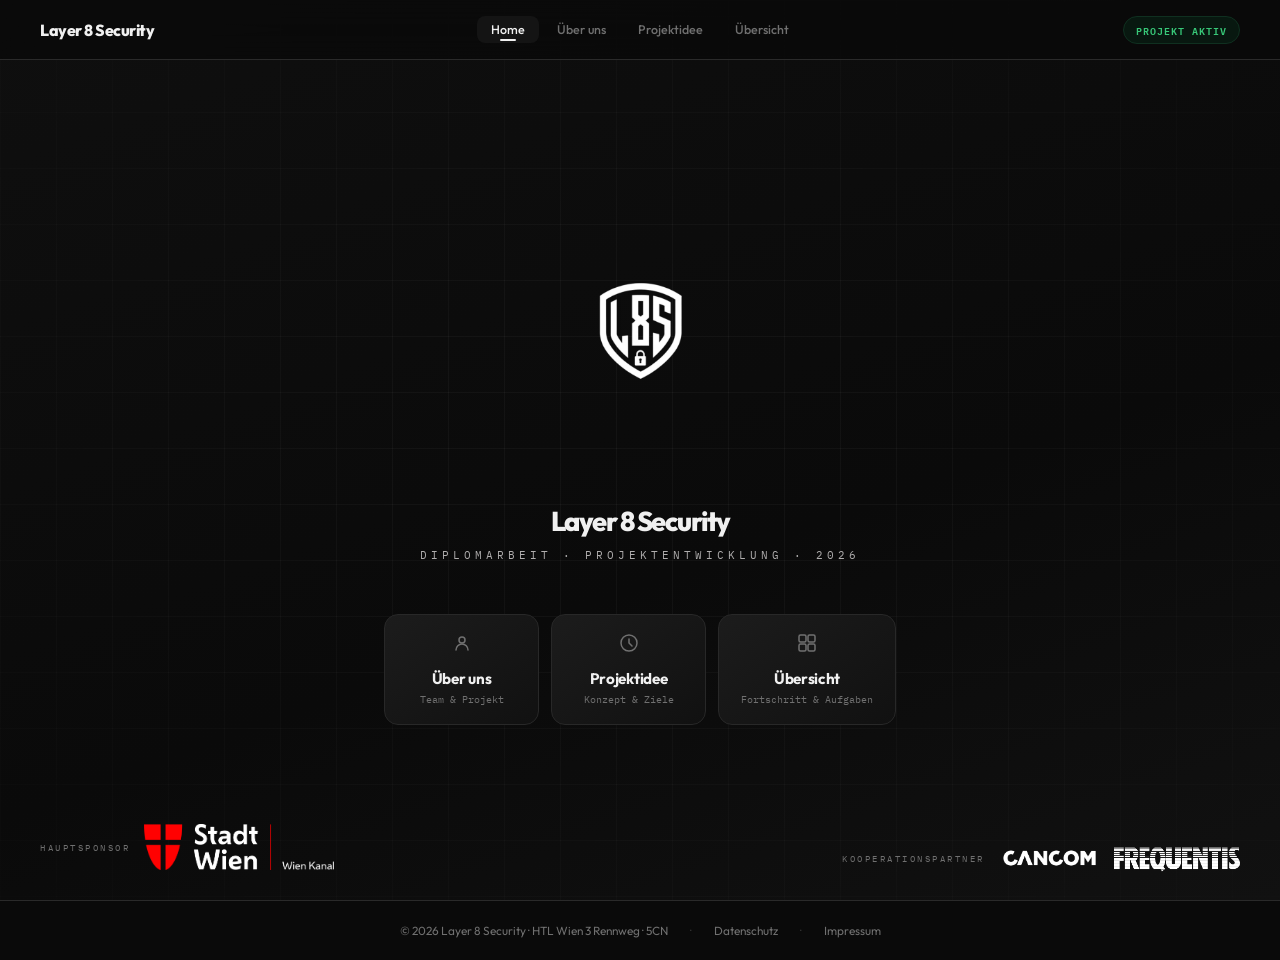
==== commit a48b6e83: "Cookie-Banner entfernt Die Seite setzt keine Cookies und speichert nur den technisch notwendigen Das" ====
--- a/index.html
+++ b/index.html
@@ -5,7 +5,6 @@
 <meta name="viewport" content="width=device-width, initial-scale=1.0">
 <title>L8S — Layer 8 Security</title>
 <link rel="stylesheet" href="shared.css">
-<link rel="stylesheet" href="cookies.css">
 <style>
   body { overflow: hidden; min-height: 100vh; min-height: 100svh; }
 
@@ -281,8 +280,6 @@
   <span>© 2026 Layer 8 Security · HTL Wien 3 Rennweg · 5CN</span>
   <span class="sep">·</span><a href="datenschutz.html">Datenschutz</a>
   <span class="sep">·</span><a href="impressum.html">Impressum</a>
-  <span class="sep">·</span><button type="button" id="l8s-footer-cookies">Cookie-Einstellungen</button>
 </footer>
-<script src="cookies.js"></script>
 </body>
 </html>
--- a/shared.css
+++ b/shared.css
@@ -1,5 +1,5 @@
 /* ─── L8S SHARED STYLES ─── */
-@import url('https://fonts.googleapis.com/css2?family=IBM+Plex+Mono:wght@300;400;500;600;700&family=Outfit:wght@200;300;400;500;600;700;800&display=swap');
+@import url('assets/fonts.css');
 
 :root {
   --bg:           #0a0a0a;
@@ -197,3 +197,17 @@
     transition-duration: .01ms !important;
   }
 }
+
+/* Footer */
+.l8s-footer {
+  border-top: 1px solid var(--border, #2a2a2a);
+  padding: 22px 40px; display: flex; gap: 8px 22px; flex-wrap: wrap;
+  align-items: center; justify-content: center;
+  font-size: .74rem; color: var(--ink-dim, #707070);
+  background: rgba(10,10,10,.9);
+  font-family: 'Outfit', system-ui, sans-serif;
+}
+.l8s-footer a { color: var(--ink-dim, #888); text-decoration: none; }
+.l8s-footer a:hover { color: var(--ink, #f0f0f0); text-decoration: underline; }
+.l8s-footer .sep { color: #333; }
+@media (max-width: 560px) { .l8s-footer { padding: 18px; font-size: .7rem; } }
